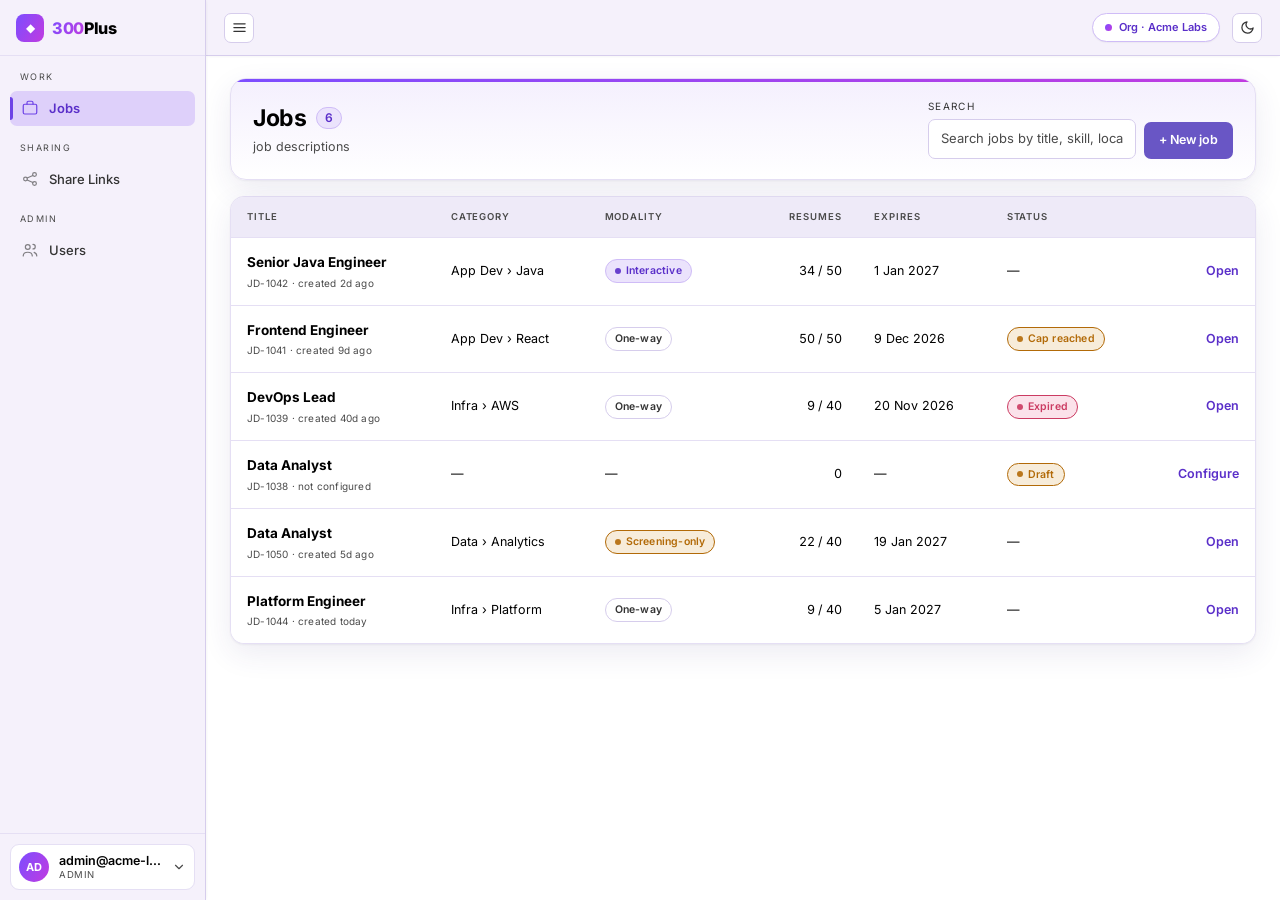
==== client/index.html @ 791aa12d "Add clickable mockups for client, exam and super-admin front-ends Static builds running on in-memory" ====
<!doctype html>
<html lang="en" data-mode="light">
  <head>
    <meta charset="UTF-8" />
    <meta name="viewport" content="width=device-width, initial-scale=1.0" />
    <meta name="robots" content="noindex, nofollow" />
    <title>300Plus — Console</title>
    <script type="module" crossorigin src="./assets/index-DIO3v_GB.js"></script>
    <link rel="modulepreload" crossorigin href="./assets/rolldown-runtime-QTnfLwEv.js">
    <link rel="modulepreload" crossorigin href="./assets/screening.types-_L2DIoqH.js">
    <link rel="modulepreload" crossorigin href="./assets/useAsync-CY-s3iJg.js">
    <link rel="stylesheet" crossorigin href="./assets/index-7Efqy2H4.css">
  </head>
  <body>
    <div id="root"></div>
  </body>
</html>
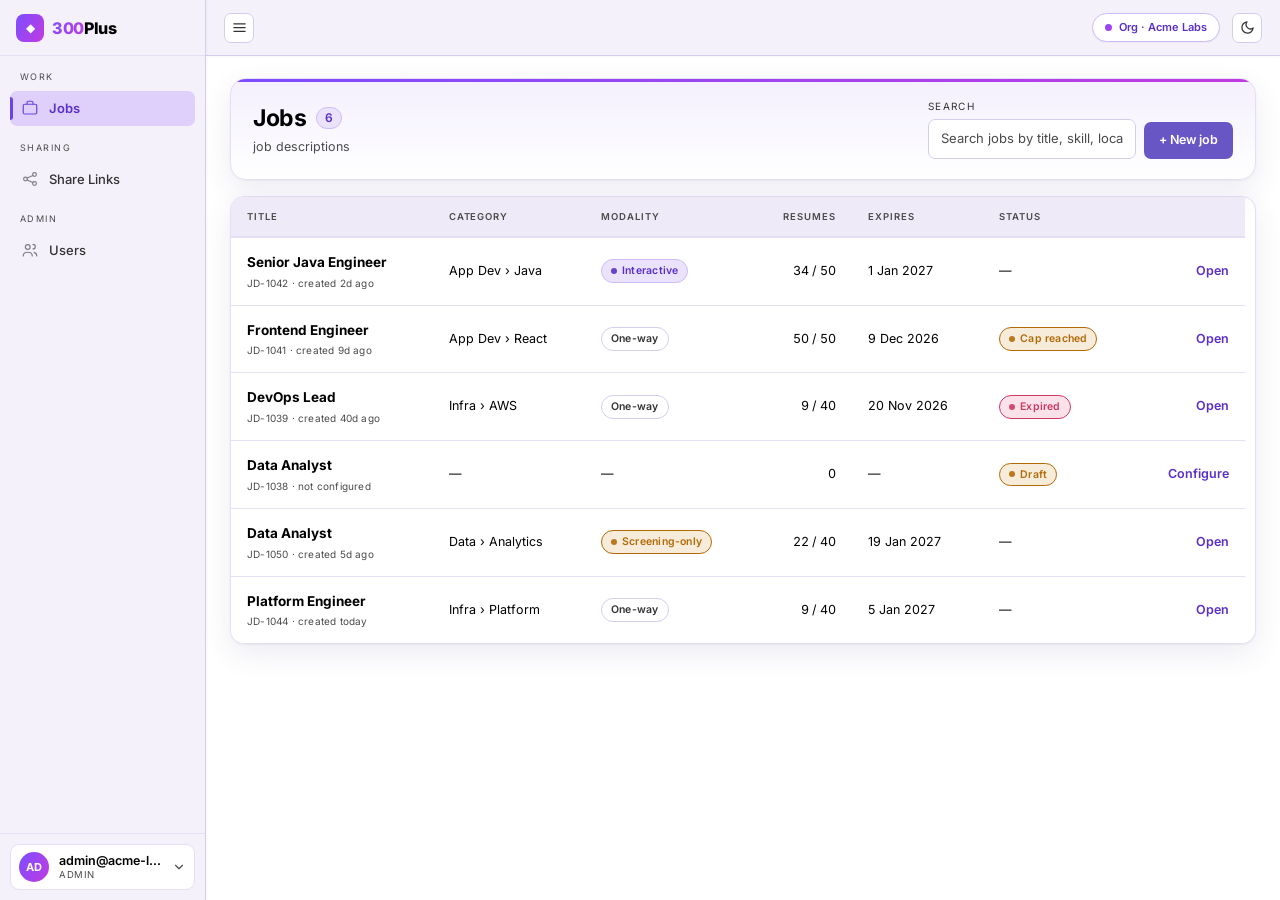
==== commit 2426f73f: "Rebuild client mockup bundle Co-Authored-By: Claude Opus 5 (1M context) <noreply@anthropic.com>" ====
--- a/client/index.html
+++ b/client/index.html
@@ -5,11 +5,11 @@
     <meta name="viewport" content="width=device-width, initial-scale=1.0" />
     <meta name="robots" content="noindex, nofollow" />
     <title>300Plus — Console</title>
-    <script type="module" crossorigin src="./assets/index-DIO3v_GB.js"></script>
+    <script type="module" crossorigin src="./assets/index-DKm0TJqS.js"></script>
     <link rel="modulepreload" crossorigin href="./assets/rolldown-runtime-QTnfLwEv.js">
-    <link rel="modulepreload" crossorigin href="./assets/screening.types-_L2DIoqH.js">
-    <link rel="modulepreload" crossorigin href="./assets/useAsync-CY-s3iJg.js">
-    <link rel="stylesheet" crossorigin href="./assets/index-7Efqy2H4.css">
+    <link rel="modulepreload" crossorigin href="./assets/screening.types--kMU8c-h.js">
+    <link rel="modulepreload" crossorigin href="./assets/useAsync-BQez4qbx.js">
+    <link rel="stylesheet" crossorigin href="./assets/index-DMprJJO8.css">
   </head>
   <body>
     <div id="root"></div>
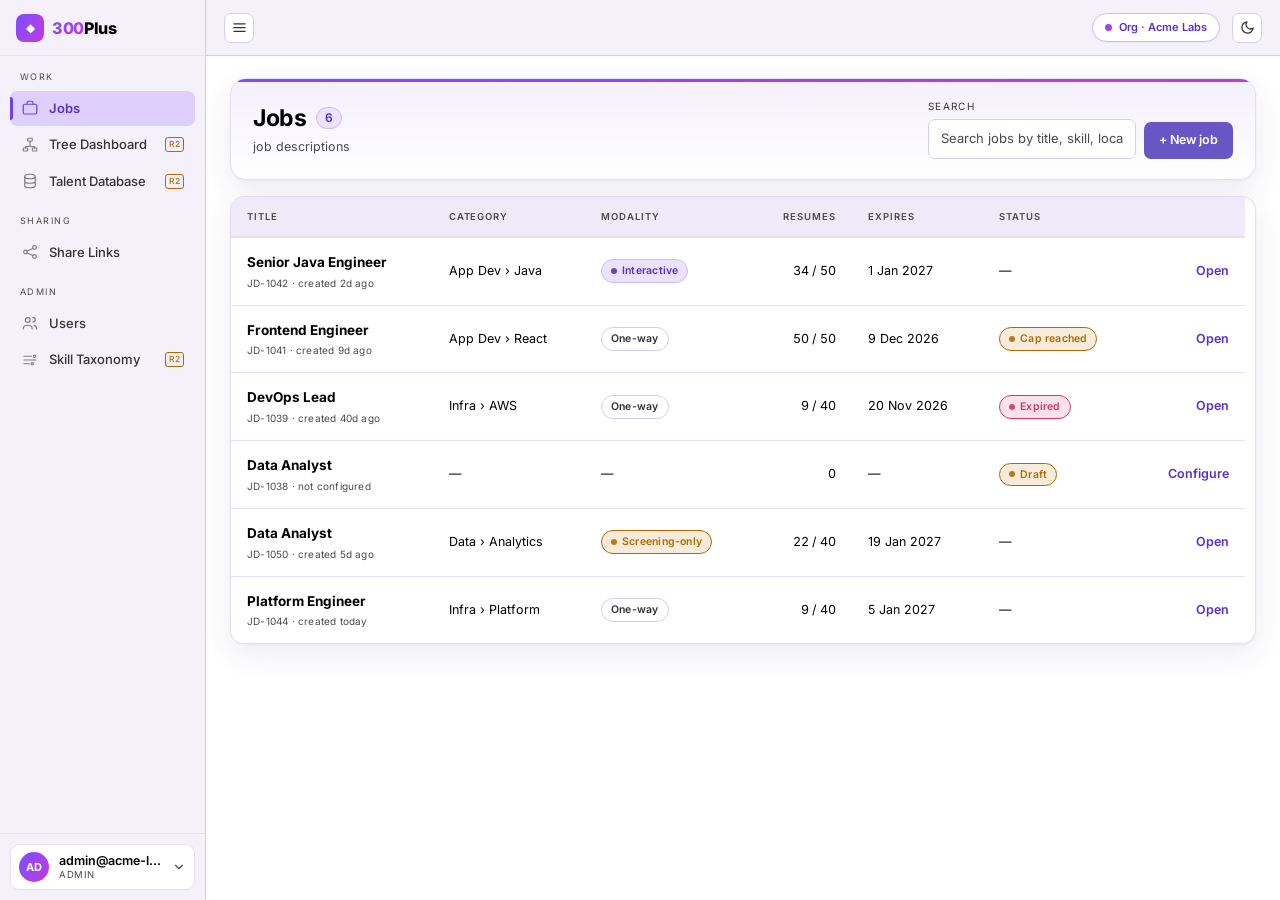
==== commit 3d119d07: "Update client, exam and super-admin bundles to latest build Co-Authored-By: Claude Opus 5 (1M contex" ====
--- a/client/index.html
+++ b/client/index.html
@@ -5,11 +5,11 @@
     <meta name="viewport" content="width=device-width, initial-scale=1.0" />
     <meta name="robots" content="noindex, nofollow" />
     <title>300Plus — Console</title>
-    <script type="module" crossorigin src="./assets/index-DKm0TJqS.js"></script>
+    <script type="module" crossorigin src="./assets/index-DClpTO8f.js"></script>
     <link rel="modulepreload" crossorigin href="./assets/rolldown-runtime-QTnfLwEv.js">
     <link rel="modulepreload" crossorigin href="./assets/screening.types--kMU8c-h.js">
-    <link rel="modulepreload" crossorigin href="./assets/useAsync-BQez4qbx.js">
-    <link rel="stylesheet" crossorigin href="./assets/index-DMprJJO8.css">
+    <link rel="modulepreload" crossorigin href="./assets/useAsync-C1ibKVlE.js">
+    <link rel="stylesheet" crossorigin href="./assets/index--qN1cONT.css">
   </head>
   <body>
     <div id="root"></div>
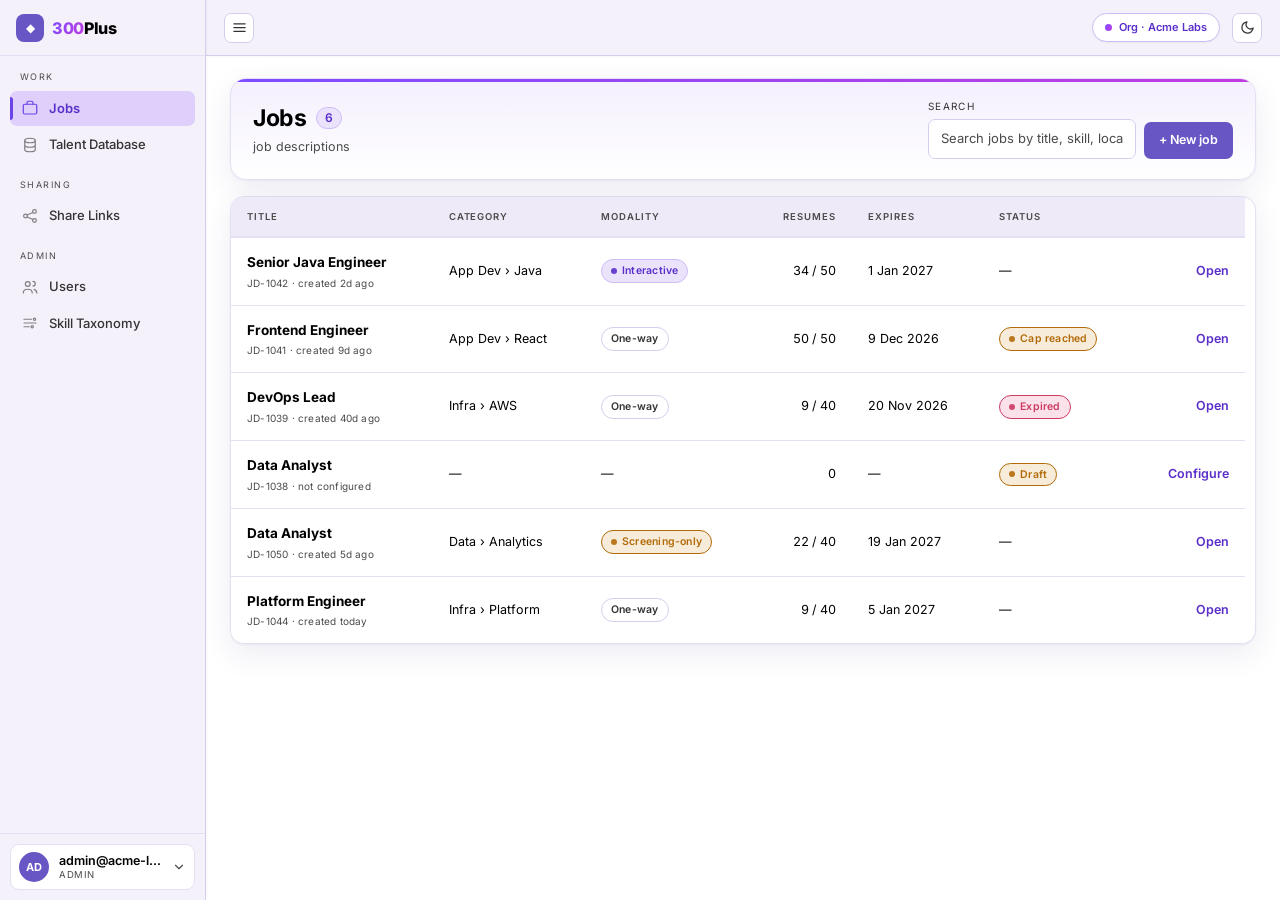
==== commit 49ce5a87: "Update client and super-admin bundles to latest build" ====
--- a/client/index.html
+++ b/client/index.html
@@ -5,11 +5,9 @@
     <meta name="viewport" content="width=device-width, initial-scale=1.0" />
     <meta name="robots" content="noindex, nofollow" />
     <title>300Plus — Console</title>
-    <script type="module" crossorigin src="./assets/index-DClpTO8f.js"></script>
+    <script type="module" crossorigin src="./assets/index-BsIGNuQV.js"></script>
     <link rel="modulepreload" crossorigin href="./assets/rolldown-runtime-QTnfLwEv.js">
-    <link rel="modulepreload" crossorigin href="./assets/screening.types--kMU8c-h.js">
-    <link rel="modulepreload" crossorigin href="./assets/useAsync-C1ibKVlE.js">
-    <link rel="stylesheet" crossorigin href="./assets/index--qN1cONT.css">
+    <link rel="stylesheet" crossorigin href="./assets/index-B4NypSef.css">
   </head>
   <body>
     <div id="root"></div>
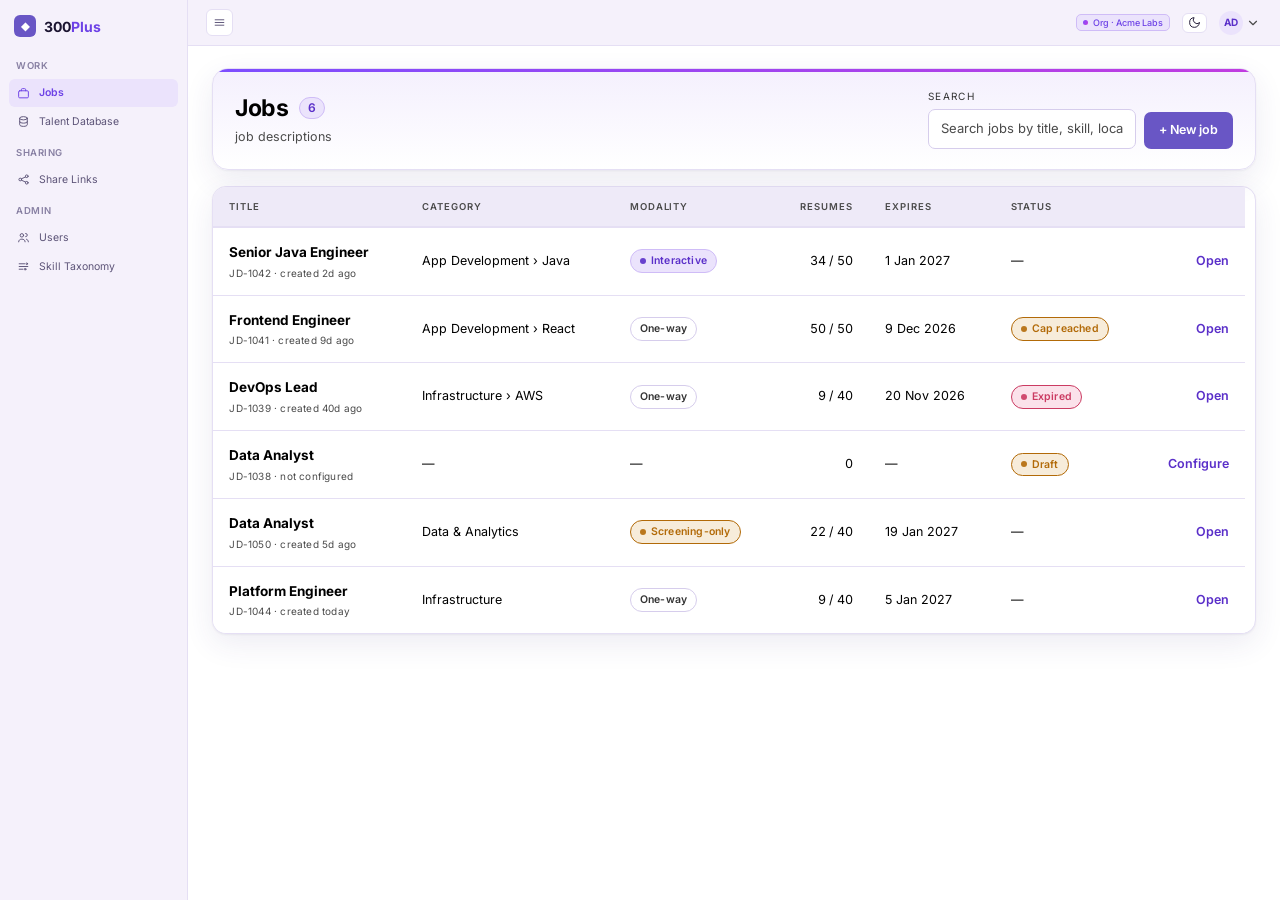
==== commit bacd2a88: "Update screening report page and drop stale client bundles Rebuilds the client mockup bundle for the" ====
--- a/client/index.html
+++ b/client/index.html
@@ -5,9 +5,9 @@
     <meta name="viewport" content="width=device-width, initial-scale=1.0" />
     <meta name="robots" content="noindex, nofollow" />
     <title>300Plus — Console</title>
-    <script type="module" crossorigin src="./assets/index-BsIGNuQV.js"></script>
+    <script type="module" crossorigin src="./assets/index-BPP2zgbY.js"></script>
     <link rel="modulepreload" crossorigin href="./assets/rolldown-runtime-QTnfLwEv.js">
-    <link rel="stylesheet" crossorigin href="./assets/index-B4NypSef.css">
+    <link rel="stylesheet" crossorigin href="./assets/index-x9XvOpMZ.css">
   </head>
   <body>
     <div id="root"></div>
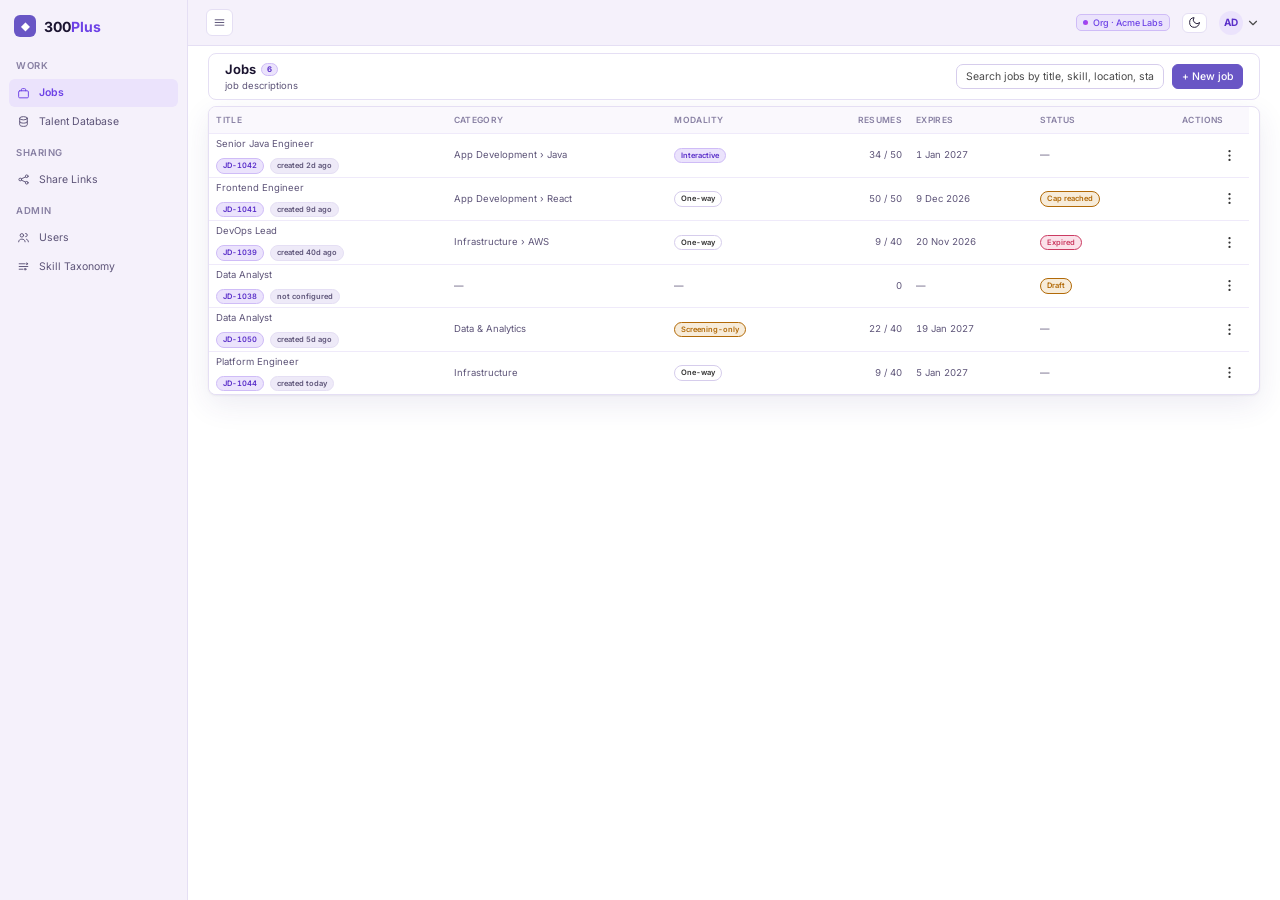
==== commit 4baef9a2: "Rebuild client and super-admin bundles Repoints both index.html files at the freshly built hashed as" ====
--- a/client/index.html
+++ b/client/index.html
@@ -5,9 +5,9 @@
     <meta name="viewport" content="width=device-width, initial-scale=1.0" />
     <meta name="robots" content="noindex, nofollow" />
     <title>300Plus — Console</title>
-    <script type="module" crossorigin src="./assets/index-BPP2zgbY.js"></script>
+    <script type="module" crossorigin src="./assets/index-CawA0zQb.js"></script>
     <link rel="modulepreload" crossorigin href="./assets/rolldown-runtime-QTnfLwEv.js">
-    <link rel="stylesheet" crossorigin href="./assets/index-x9XvOpMZ.css">
+    <link rel="stylesheet" crossorigin href="./assets/index-BrZc7yfQ.css">
   </head>
   <body>
     <div id="root"></div>
